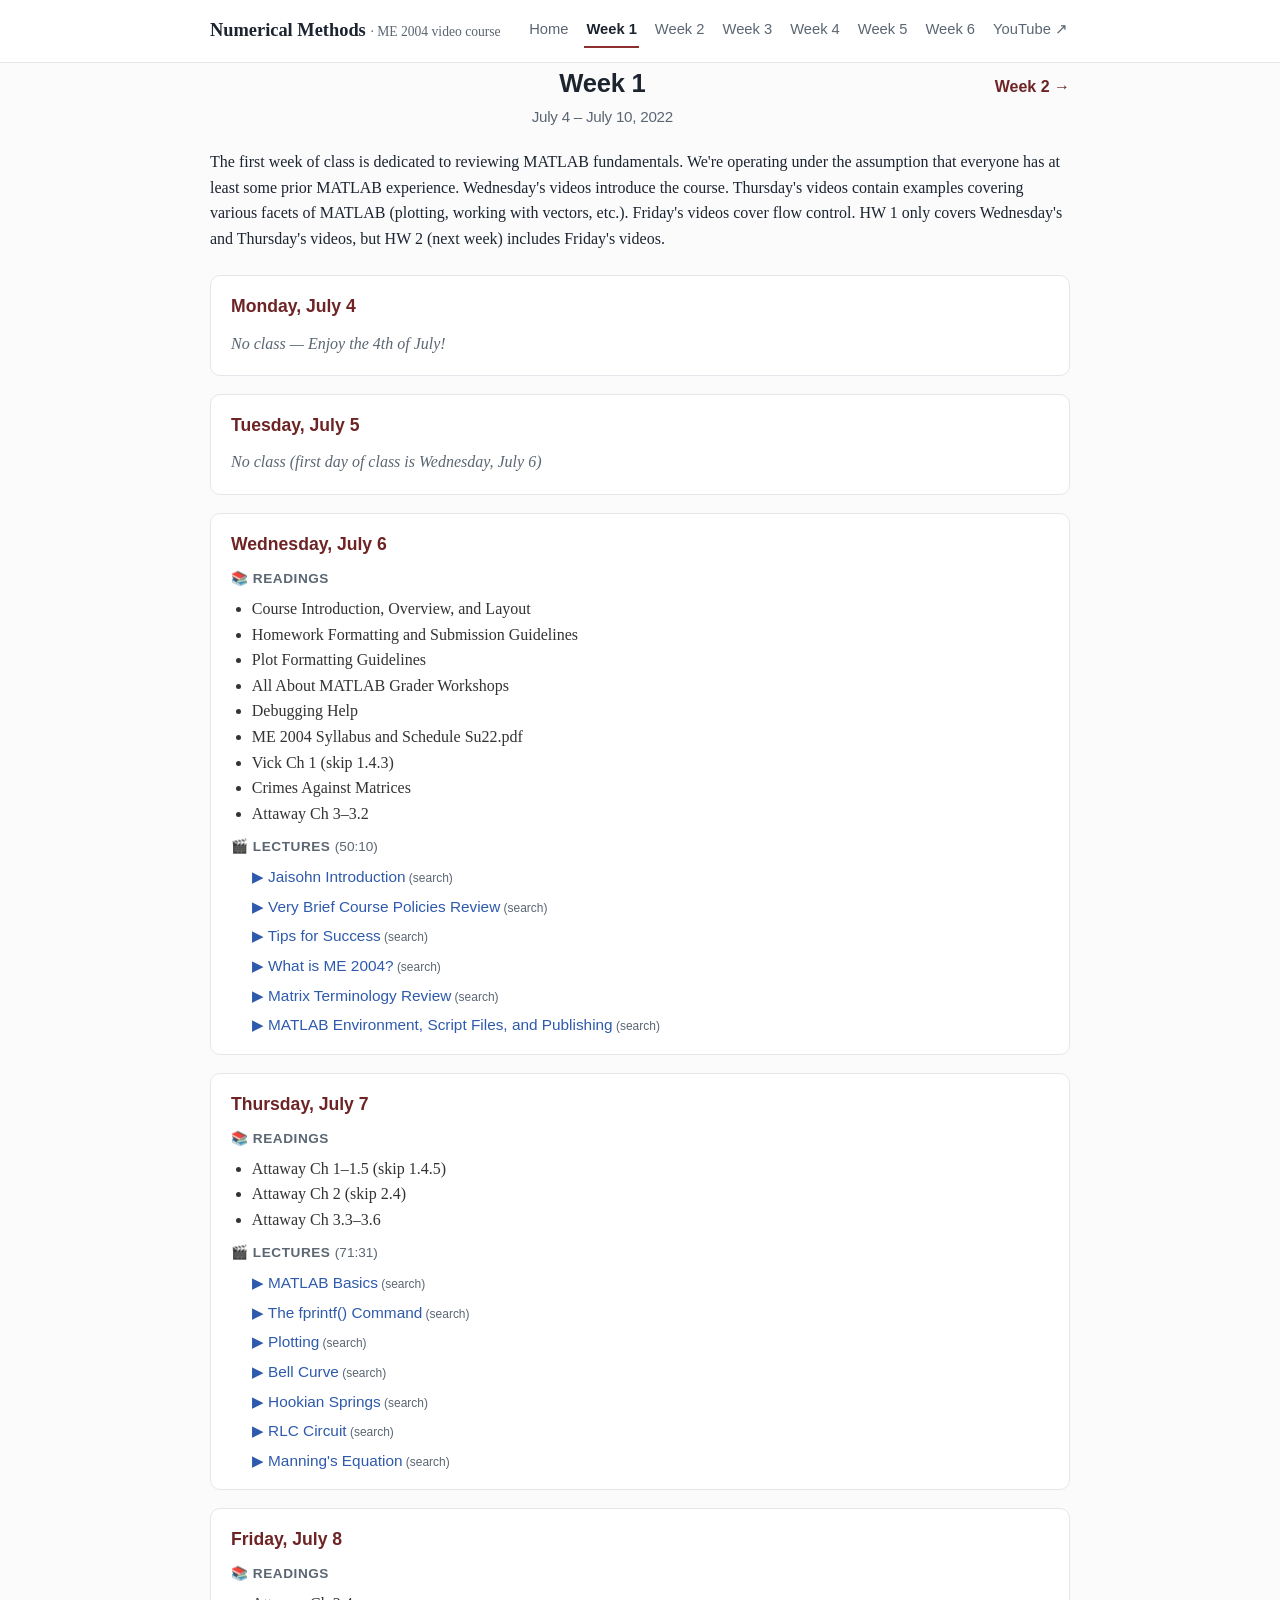
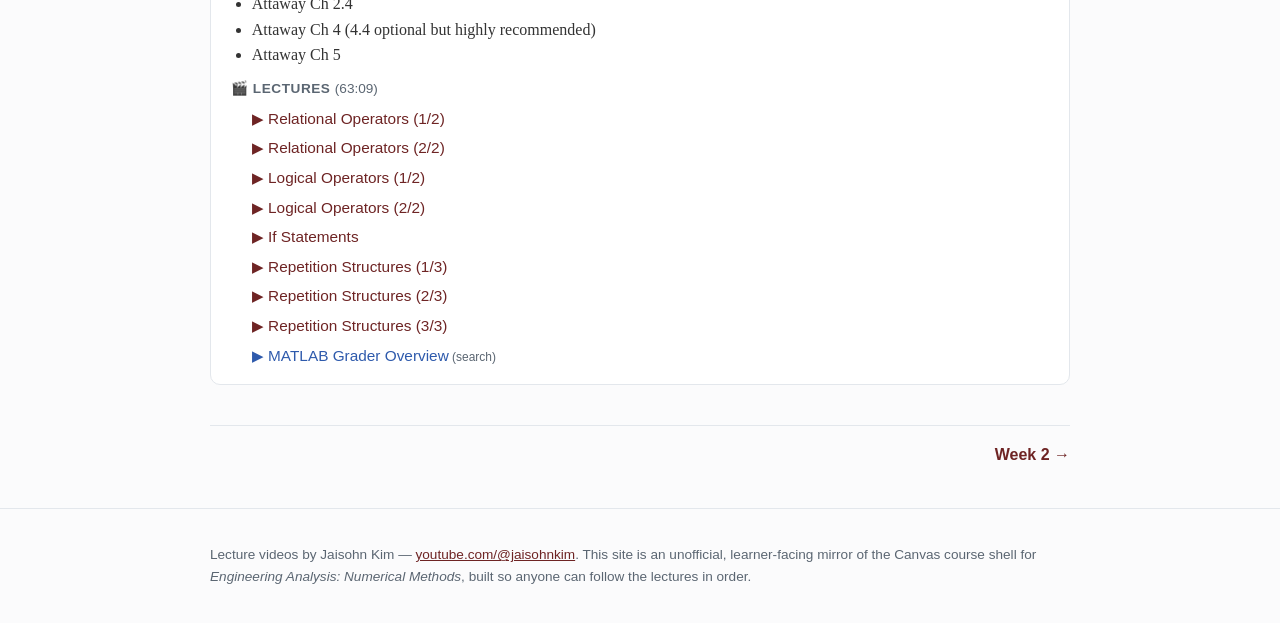
==== docs/week1.html @ 0994705d "Add ME 2004 Numerical Methods video-course mirror site Generated static site (docs/) mirroring the C" ====
<!DOCTYPE html>
<html lang="en">
<head>
<meta charset="UTF-8">
<meta name="viewport" content="width=device-width, initial-scale=1.0">
<title>Week 1 · Numerical Methods (ME 2004)</title>
<meta name="description" content="Week 1 reading and lecture schedule for ME 2004, July 4 – July 10, 2022.">
<link rel="stylesheet" href="assets/style.css">
<link rel="icon" href="data:,">
</head>
<body>
<header class="site-header">
  <div class="wrap">
    <a class="brand" href="index.html">Numerical&nbsp;Methods <span>· ME 2004 video course</span></a>
    <nav>
      <a href="index.html" class="">Home</a>
      <a href="week1.html" class="active">Week 1</a>
      <a href="week2.html" class="">Week 2</a>
      <a href="week3.html" class="">Week 3</a>
      <a href="week4.html" class="">Week 4</a>
      <a href="week5.html" class="">Week 5</a>
      <a href="week6.html" class="">Week 6</a>
      <a href="https://www.youtube.com/@jaisohnkim/videos" target="_blank" rel="noopener">YouTube ↗</a>
    </nav>
  </div>
</header>
<main class="wrap">

<div class="weeknav"><span></span><h1>Week 1 <small>July 4 – July 10, 2022</small></h1><a href="week2.html" class="prevnext">Week 2 →</a></div>
<p class="blurb">The first week of class is dedicated to reviewing MATLAB fundamentals. We&#x27;re operating under
    the assumption that everyone has at least some prior MATLAB experience. Wednesday&#x27;s videos introduce
    the course. Thursday&#x27;s videos contain examples covering various facets of MATLAB (plotting, working
    with vectors, etc.). Friday&#x27;s videos cover flow control. HW 1 only covers Wednesday&#x27;s and Thursday&#x27;s
    videos, but HW 2 (next week) includes Friday&#x27;s videos.</p>

<div class="days">
<article class="day">
<h3>Monday, July 4</h3>
<p class="note">No class — Enjoy the 4th of July!</p>
</article>
<article class="day">
<h3>Tuesday, July 5</h3>
<p class="note">No class (first day of class is Wednesday, July 6)</p>
</article>
<article class="day">
<h3>Wednesday, July 6</h3>
<div class="col readings"><h4>📚 Readings</h4><ul>
<li>Course Introduction, Overview, and Layout</li>
<li>Homework Formatting and Submission Guidelines</li>
<li>Plot Formatting Guidelines</li>
<li>All About MATLAB Grader Workshops</li>
<li>Debugging Help</li>
<li>ME 2004 Syllabus and Schedule Su22.pdf</li>
<li>Vick Ch 1 (skip 1.4.3)</li>
<li>Crimes Against Matrices</li>
<li>Attaway Ch 3–3.2</li>
</ul></div>
<div class="col lectures"><h4>🎬 Lectures <span class="dur">(50:10)</span></h4>
<ul class="videos">
<li><a href="https://www.youtube.com/@jaisohnkim/search?query=Jaisohn%20Introduction" class="search" title="Opens a search for this exact lecture title on the channel" target="_blank" rel="noopener">▶ Jaisohn Introduction</a></li>
<li><a href="https://www.youtube.com/@jaisohnkim/search?query=Very%20Brief%20Course%20Policies%20Review" class="search" title="Opens a search for this exact lecture title on the channel" target="_blank" rel="noopener">▶ Very Brief Course Policies Review</a></li>
<li><a href="https://www.youtube.com/@jaisohnkim/search?query=Tips%20for%20Success" class="search" title="Opens a search for this exact lecture title on the channel" target="_blank" rel="noopener">▶ Tips for Success</a></li>
<li><a href="https://www.youtube.com/@jaisohnkim/search?query=What%20is%20ME%202004%3F" class="search" title="Opens a search for this exact lecture title on the channel" target="_blank" rel="noopener">▶ What is ME 2004?</a></li>
<li><a href="https://www.youtube.com/@jaisohnkim/search?query=Matrix%20Terminology%20Review" class="search" title="Opens a search for this exact lecture title on the channel" target="_blank" rel="noopener">▶ Matrix Terminology Review</a></li>
<li><a href="https://www.youtube.com/@jaisohnkim/search?query=MATLAB%20Environment%2C%20Script%20Files%2C%20and%20Publishing" class="search" title="Opens a search for this exact lecture title on the channel" target="_blank" rel="noopener">▶ MATLAB Environment, Script Files, and Publishing</a></li>
</ul>
</div>
</article>
<article class="day">
<h3>Thursday, July 7</h3>
<div class="col readings"><h4>📚 Readings</h4><ul>
<li>Attaway Ch 1–1.5 (skip 1.4.5)</li>
<li>Attaway Ch 2 (skip 2.4)</li>
<li>Attaway Ch 3.3–3.6</li>
</ul></div>
<div class="col lectures"><h4>🎬 Lectures <span class="dur">(71:31)</span></h4>
<ul class="videos">
<li><a href="https://www.youtube.com/@jaisohnkim/search?query=MATLAB%20Basics" class="search" title="Opens a search for this exact lecture title on the channel" target="_blank" rel="noopener">▶ MATLAB Basics</a></li>
<li><a href="https://www.youtube.com/@jaisohnkim/search?query=The%20fprintf%28%29%20Command" class="search" title="Opens a search for this exact lecture title on the channel" target="_blank" rel="noopener">▶ The fprintf() Command</a></li>
<li><a href="https://www.youtube.com/@jaisohnkim/search?query=Plotting" class="search" title="Opens a search for this exact lecture title on the channel" target="_blank" rel="noopener">▶ Plotting</a></li>
<li><a href="https://www.youtube.com/@jaisohnkim/search?query=Bell%20Curve" class="search" title="Opens a search for this exact lecture title on the channel" target="_blank" rel="noopener">▶ Bell Curve</a></li>
<li><a href="https://www.youtube.com/@jaisohnkim/search?query=Hookian%20Springs" class="search" title="Opens a search for this exact lecture title on the channel" target="_blank" rel="noopener">▶ Hookian Springs</a></li>
<li><a href="https://www.youtube.com/@jaisohnkim/search?query=RLC%20Circuit" class="search" title="Opens a search for this exact lecture title on the channel" target="_blank" rel="noopener">▶ RLC Circuit</a></li>
<li><a href="https://www.youtube.com/@jaisohnkim/search?query=Manning%27s%20Equation" class="search" title="Opens a search for this exact lecture title on the channel" target="_blank" rel="noopener">▶ Manning&#x27;s Equation</a></li>
</ul>
</div>
</article>
<article class="day">
<h3>Friday, July 8</h3>
<div class="col readings"><h4>📚 Readings</h4><ul>
<li>Attaway Ch 2.4</li>
<li>Attaway Ch 4 (4.4 optional but highly recommended)</li>
<li>Attaway Ch 5</li>
</ul></div>
<div class="col lectures"><h4>🎬 Lectures <span class="dur">(63:09)</span></h4>
<ul class="videos">
<li><a href="https://www.youtube.com/watch?v=_RPRt4Dxlm8" target="_blank" rel="noopener">▶ Relational Operators (1/2)</a></li>
<li><a href="https://www.youtube.com/watch?v=Z_kzlvlARck" target="_blank" rel="noopener">▶ Relational Operators (2/2)</a></li>
<li><a href="https://www.youtube.com/watch?v=lLunlQi5QA8" target="_blank" rel="noopener">▶ Logical Operators (1/2)</a></li>
<li><a href="https://www.youtube.com/watch?v=2IUnjWjjw1o" target="_blank" rel="noopener">▶ Logical Operators (2/2)</a></li>
<li><a href="https://www.youtube.com/watch?v=nhtbycofPCc" target="_blank" rel="noopener">▶ If Statements</a></li>
<li><a href="https://www.youtube.com/watch?v=B4xDHuwgyvs" target="_blank" rel="noopener">▶ Repetition Structures (1/3)</a></li>
<li><a href="https://www.youtube.com/watch?v=1Nbu6rU4VEQ" target="_blank" rel="noopener">▶ Repetition Structures (2/3)</a></li>
<li><a href="https://www.youtube.com/watch?v=YUBkeC8fchw" target="_blank" rel="noopener">▶ Repetition Structures (3/3)</a></li>
<li><a href="https://www.youtube.com/@jaisohnkim/search?query=MATLAB%20Grader%20Overview" class="search" title="Opens a search for this exact lecture title on the channel" target="_blank" rel="noopener">▶ MATLAB Grader Overview</a></li>
</ul>
</div>
</article>
</div>
<div class="weeknav bottom"><span></span><a href="week2.html" class="prevnext">Week 2 →</a></div>

</main>
<footer class="site-footer">
  <div class="wrap">
    <p>Lecture videos by Jaisohn Kim — <a href="https://www.youtube.com/@jaisohnkim" target="_blank" rel="noopener">youtube.com/@jaisohnkim</a>.
    This site is an unofficial, learner-facing mirror of the Canvas course shell for
    <em>Engineering Analysis: Numerical Methods</em>, built so anyone can follow the lectures in order.</p>
  </div>
</footer>
</body>
</html>
---- docs/assets/style.css ----
:root{
  --ink:#1c2430; --muted:#5b6672; --line:#e3e7ec; --bg:#fbfbfc; --panel:#ffffff;
  --accent:#8b2f2f; --accent-ink:#6e2424; --focus:#2e5aac;
  --radius:10px;
  font-size:16px;
}
*{box-sizing:border-box;}
html,body{margin:0;padding:0;}
body{
  background:var(--bg); color:var(--ink);
  font-family:"Iowan Old Style","Palatino Linotype",Palatino,Georgia,"Times New Roman",serif;
  line-height:1.6;
}
.wrap{max-width:900px;margin:0 auto;padding:0 20px;}
a{color:var(--accent-ink);}
a:hover{color:var(--accent);}

.site-header{border-bottom:1px solid var(--line); background:var(--panel);}
.site-header .wrap{display:flex;flex-wrap:wrap;align-items:center;justify-content:space-between;padding:14px 20px;gap:10px;}
.brand{font-weight:700;font-size:1.15rem;text-decoration:none;color:var(--ink);}
.brand span{font-weight:400;color:var(--muted);font-size:0.85rem;}
nav{display:flex;flex-wrap:wrap;gap:4px 14px;font-family:-apple-system,BlinkMacSystemFont,"Segoe UI",sans-serif;font-size:0.92rem;}
nav a{text-decoration:none;color:var(--muted);padding:4px 2px;border-bottom:2px solid transparent;}
nav a.active{color:var(--ink);border-bottom-color:var(--accent);font-weight:600;}
nav a:hover{color:var(--ink);}

main{padding:36px 20px 60px;}

.hero h1{font-size:2rem;margin-bottom:0.4em;}
.hero .lede{font-size:1.08rem;color:var(--ink);}

h1{font-family:-apple-system,BlinkMacSystemFont,"Segoe UI",sans-serif;letter-spacing:-0.01em;}
h2{font-family:-apple-system,BlinkMacSystemFont,"Segoe UI",sans-serif;font-size:1.35rem;margin-top:2.2em;border-bottom:1px solid var(--line);padding-bottom:0.3em;}
h3{font-family:-apple-system,BlinkMacSystemFont,"Segoe UI",sans-serif;}

.howto{padding-left:1.2em;}
.howto li{margin-bottom:0.4em;}

.weekgrid{display:grid;grid-template-columns:repeat(auto-fill,minmax(200px,1fr));gap:12px;margin-top:1em;}
.weekcard{display:block;background:var(--panel);border:1px solid var(--line);border-radius:var(--radius);
  padding:16px 18px;text-decoration:none;color:var(--ink);transition:border-color .15s, transform .15s;}
.weekcard:hover{border-color:var(--accent);transform:translateY(-1px);}
.weekcard h3{margin:0 0 4px;font-size:1.1rem;color:var(--accent-ink);}
.weekcard .dates{margin:0;color:var(--muted);font-size:0.9rem;font-family:-apple-system,BlinkMacSystemFont,"Segoe UI",sans-serif;}

.weeknav{display:flex;align-items:baseline;justify-content:space-between;gap:12px;font-family:-apple-system,BlinkMacSystemFont,"Segoe UI",sans-serif;flex-wrap:wrap;}
.weeknav h1{margin:0;font-size:1.6rem;flex:1;text-align:center;}
.weeknav h1 small{display:block;color:var(--muted);font-size:0.95rem;font-weight:400;margin-top:2px;}
.weeknav.bottom{margin-top:2.5em;padding-top:1em;border-top:1px solid var(--line);}
.prevnext{text-decoration:none;font-weight:600;white-space:nowrap;}

.blurb{margin-top:1.2em;}
.callout{background:#fbeeea;border:1px solid #e7c6bc;color:var(--accent-ink);border-radius:var(--radius);padding:10px 14px;font-family:-apple-system,BlinkMacSystemFont,"Segoe UI",sans-serif;font-size:0.95rem;}

.days{margin-top:1.5em;display:flex;flex-direction:column;gap:18px;}
.day{background:var(--panel);border:1px solid var(--line);border-radius:var(--radius);padding:16px 20px;}
.day h3{margin:0 0 10px;font-size:1.1rem;color:var(--accent-ink);}
.day .note{font-style:italic;color:var(--muted);margin:0.2em 0;}
.day .col{margin-top:10px;}
.day .col h4{margin:0 0 6px;font-family:-apple-system,BlinkMacSystemFont,"Segoe UI",sans-serif;font-size:0.85rem;text-transform:uppercase;letter-spacing:0.04em;color:var(--muted);}
.day .col h4 .dur{text-transform:none;letter-spacing:normal;font-weight:400;}
.day ul{margin:0;padding-left:1.3em;}
.day .readings li{color:#333;}
.videos{list-style:none;padding:0;margin:0;display:flex;flex-direction:column;gap:4px;}
.videos li a{text-decoration:none;font-family:-apple-system,BlinkMacSystemFont,"Segoe UI",sans-serif;font-size:0.96rem;}
.videos li a.search{color:var(--focus);}
.videos li a.search::after{content:" (search)";font-size:0.78em;color:var(--muted);}

.site-footer{border-top:1px solid var(--line);margin-top:40px;padding:22px 0;color:var(--muted);font-family:-apple-system,BlinkMacSystemFont,"Segoe UI",sans-serif;font-size:0.85rem;}
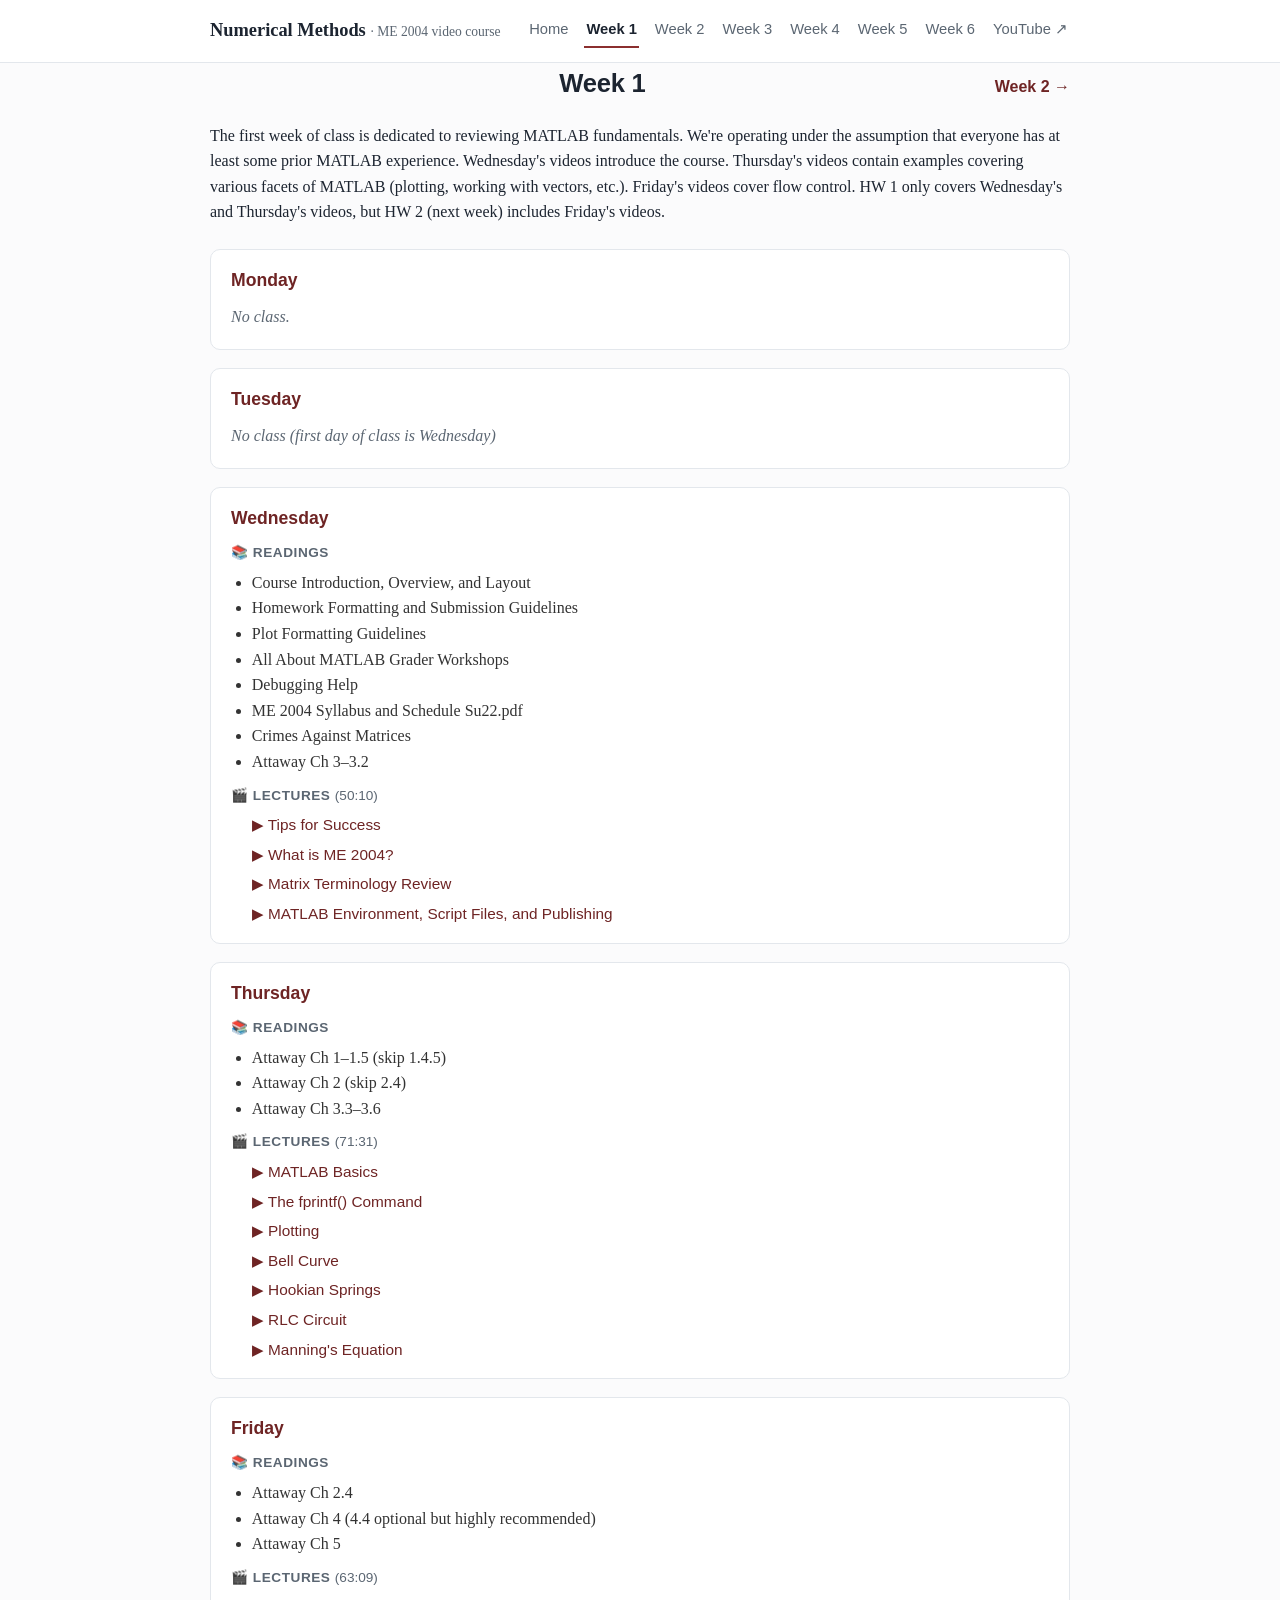
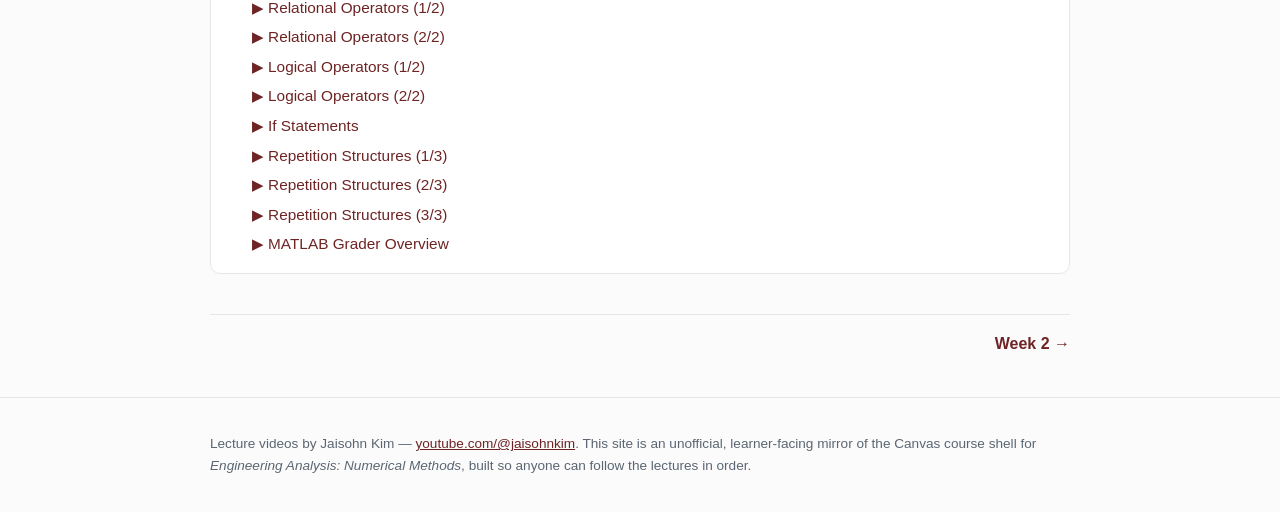
==== commit 71722ff0: "Confirm all lecture video links; drop calendar dates and Vick readings - Add 87 confirmed YouTube vi" ====
--- a/docs/week1.html
+++ b/docs/week1.html
@@ -4,7 +4,7 @@
 <meta charset="UTF-8">
 <meta name="viewport" content="width=device-width, initial-scale=1.0">
 <title>Week 1 · Numerical Methods (ME 2004)</title>
-<meta name="description" content="Week 1 reading and lecture schedule for ME 2004, July 4 – July 10, 2022.">
+<meta name="description" content="Week 1 reading and lecture schedule for ME 2004.">
 <link rel="stylesheet" href="assets/style.css">
 <link rel="icon" href="data:,">
 </head>
@@ -26,7 +26,7 @@
 </header>
 <main class="wrap">
 
-<div class="weeknav"><span></span><h1>Week 1 <small>July 4 – July 10, 2022</small></h1><a href="week2.html" class="prevnext">Week 2 →</a></div>
+<div class="weeknav"><span></span><h1>Week 1</h1><a href="week2.html" class="prevnext">Week 2 →</a></div>
 <p class="blurb">The first week of class is dedicated to reviewing MATLAB fundamentals. We&#x27;re operating under
     the assumption that everyone has at least some prior MATLAB experience. Wednesday&#x27;s videos introduce
     the course. Thursday&#x27;s videos contain examples covering various facets of MATLAB (plotting, working
@@ -35,15 +35,15 @@
 
 <div class="days">
 <article class="day">
-<h3>Monday, July 4</h3>
-<p class="note">No class — Enjoy the 4th of July!</p>
+<h3>Monday</h3>
+<p class="note">No class.</p>
 </article>
 <article class="day">
-<h3>Tuesday, July 5</h3>
-<p class="note">No class (first day of class is Wednesday, July 6)</p>
+<h3>Tuesday</h3>
+<p class="note">No class (first day of class is Wednesday)</p>
 </article>
 <article class="day">
-<h3>Wednesday, July 6</h3>
+<h3>Wednesday</h3>
 <div class="col readings"><h4>📚 Readings</h4><ul>
 <li>Course Introduction, Overview, and Layout</li>
 <li>Homework Formatting and Submission Guidelines</li>
@@ -51,23 +51,20 @@
 <li>All About MATLAB Grader Workshops</li>
 <li>Debugging Help</li>
 <li>ME 2004 Syllabus and Schedule Su22.pdf</li>
-<li>Vick Ch 1 (skip 1.4.3)</li>
 <li>Crimes Against Matrices</li>
 <li>Attaway Ch 3–3.2</li>
 </ul></div>
 <div class="col lectures"><h4>🎬 Lectures <span class="dur">(50:10)</span></h4>
 <ul class="videos">
-<li><a href="https://www.youtube.com/@jaisohnkim/search?query=Jaisohn%20Introduction" class="search" title="Opens a search for this exact lecture title on the channel" target="_blank" rel="noopener">▶ Jaisohn Introduction</a></li>
-<li><a href="https://www.youtube.com/@jaisohnkim/search?query=Very%20Brief%20Course%20Policies%20Review" class="search" title="Opens a search for this exact lecture title on the channel" target="_blank" rel="noopener">▶ Very Brief Course Policies Review</a></li>
-<li><a href="https://www.youtube.com/@jaisohnkim/search?query=Tips%20for%20Success" class="search" title="Opens a search for this exact lecture title on the channel" target="_blank" rel="noopener">▶ Tips for Success</a></li>
-<li><a href="https://www.youtube.com/@jaisohnkim/search?query=What%20is%20ME%202004%3F" class="search" title="Opens a search for this exact lecture title on the channel" target="_blank" rel="noopener">▶ What is ME 2004?</a></li>
-<li><a href="https://www.youtube.com/@jaisohnkim/search?query=Matrix%20Terminology%20Review" class="search" title="Opens a search for this exact lecture title on the channel" target="_blank" rel="noopener">▶ Matrix Terminology Review</a></li>
-<li><a href="https://www.youtube.com/@jaisohnkim/search?query=MATLAB%20Environment%2C%20Script%20Files%2C%20and%20Publishing" class="search" title="Opens a search for this exact lecture title on the channel" target="_blank" rel="noopener">▶ MATLAB Environment, Script Files, and Publishing</a></li>
+<li><a href="https://www.youtube.com/watch?v=xTyHBlfpBPI" target="_blank" rel="noopener">▶ Tips for Success</a></li>
+<li><a href="https://www.youtube.com/watch?v=2wmRbFlLDec" target="_blank" rel="noopener">▶ What is ME 2004?</a></li>
+<li><a href="https://www.youtube.com/watch?v=OwTsm3aCQMY" target="_blank" rel="noopener">▶ Matrix Terminology Review</a></li>
+<li><a href="https://www.youtube.com/watch?v=qx6NQAIx7-Y" target="_blank" rel="noopener">▶ MATLAB Environment, Script Files, and Publishing</a></li>
 </ul>
 </div>
 </article>
 <article class="day">
-<h3>Thursday, July 7</h3>
+<h3>Thursday</h3>
 <div class="col readings"><h4>📚 Readings</h4><ul>
 <li>Attaway Ch 1–1.5 (skip 1.4.5)</li>
 <li>Attaway Ch 2 (skip 2.4)</li>
@@ -75,18 +72,18 @@
 </ul></div>
 <div class="col lectures"><h4>🎬 Lectures <span class="dur">(71:31)</span></h4>
 <ul class="videos">
-<li><a href="https://www.youtube.com/@jaisohnkim/search?query=MATLAB%20Basics" class="search" title="Opens a search for this exact lecture title on the channel" target="_blank" rel="noopener">▶ MATLAB Basics</a></li>
-<li><a href="https://www.youtube.com/@jaisohnkim/search?query=The%20fprintf%28%29%20Command" class="search" title="Opens a search for this exact lecture title on the channel" target="_blank" rel="noopener">▶ The fprintf() Command</a></li>
-<li><a href="https://www.youtube.com/@jaisohnkim/search?query=Plotting" class="search" title="Opens a search for this exact lecture title on the channel" target="_blank" rel="noopener">▶ Plotting</a></li>
-<li><a href="https://www.youtube.com/@jaisohnkim/search?query=Bell%20Curve" class="search" title="Opens a search for this exact lecture title on the channel" target="_blank" rel="noopener">▶ Bell Curve</a></li>
-<li><a href="https://www.youtube.com/@jaisohnkim/search?query=Hookian%20Springs" class="search" title="Opens a search for this exact lecture title on the channel" target="_blank" rel="noopener">▶ Hookian Springs</a></li>
-<li><a href="https://www.youtube.com/@jaisohnkim/search?query=RLC%20Circuit" class="search" title="Opens a search for this exact lecture title on the channel" target="_blank" rel="noopener">▶ RLC Circuit</a></li>
-<li><a href="https://www.youtube.com/@jaisohnkim/search?query=Manning%27s%20Equation" class="search" title="Opens a search for this exact lecture title on the channel" target="_blank" rel="noopener">▶ Manning&#x27;s Equation</a></li>
+<li><a href="https://www.youtube.com/watch?v=mw-zAnGnEsM" target="_blank" rel="noopener">▶ MATLAB Basics</a></li>
+<li><a href="https://www.youtube.com/watch?v=P0X3iDqHYRw" target="_blank" rel="noopener">▶ The fprintf() Command</a></li>
+<li><a href="https://www.youtube.com/watch?v=1bgfMs_44NE" target="_blank" rel="noopener">▶ Plotting</a></li>
+<li><a href="https://www.youtube.com/watch?v=mWJWb-uBwaU" target="_blank" rel="noopener">▶ Bell Curve</a></li>
+<li><a href="https://www.youtube.com/watch?v=1RgVqHmqwZo" target="_blank" rel="noopener">▶ Hookian Springs</a></li>
+<li><a href="https://www.youtube.com/watch?v=X4wmyrQUi-8" target="_blank" rel="noopener">▶ RLC Circuit</a></li>
+<li><a href="https://www.youtube.com/watch?v=Q2Qkd1mnGAc" target="_blank" rel="noopener">▶ Manning&#x27;s Equation</a></li>
 </ul>
 </div>
 </article>
 <article class="day">
-<h3>Friday, July 8</h3>
+<h3>Friday</h3>
 <div class="col readings"><h4>📚 Readings</h4><ul>
 <li>Attaway Ch 2.4</li>
 <li>Attaway Ch 4 (4.4 optional but highly recommended)</li>
@@ -102,7 +99,7 @@
 <li><a href="https://www.youtube.com/watch?v=B4xDHuwgyvs" target="_blank" rel="noopener">▶ Repetition Structures (1/3)</a></li>
 <li><a href="https://www.youtube.com/watch?v=1Nbu6rU4VEQ" target="_blank" rel="noopener">▶ Repetition Structures (2/3)</a></li>
 <li><a href="https://www.youtube.com/watch?v=YUBkeC8fchw" target="_blank" rel="noopener">▶ Repetition Structures (3/3)</a></li>
-<li><a href="https://www.youtube.com/@jaisohnkim/search?query=MATLAB%20Grader%20Overview" class="search" title="Opens a search for this exact lecture title on the channel" target="_blank" rel="noopener">▶ MATLAB Grader Overview</a></li>
+<li><a href="https://www.youtube.com/watch?v=WHYLlmw4wO8" target="_blank" rel="noopener">▶ MATLAB Grader Overview</a></li>
 </ul>
 </div>
 </article>
--- a/docs/assets/style.css
+++ b/docs/assets/style.css
@@ -41,12 +41,10 @@
 .weekcard{display:block;background:var(--panel);border:1px solid var(--line);border-radius:var(--radius);
   padding:16px 18px;text-decoration:none;color:var(--ink);transition:border-color .15s, transform .15s;}
 .weekcard:hover{border-color:var(--accent);transform:translateY(-1px);}
-.weekcard h3{margin:0 0 4px;font-size:1.1rem;color:var(--accent-ink);}
-.weekcard .dates{margin:0;color:var(--muted);font-size:0.9rem;font-family:-apple-system,BlinkMacSystemFont,"Segoe UI",sans-serif;}
+.weekcard h3{margin:0;font-size:1.1rem;color:var(--accent-ink);}
 
 .weeknav{display:flex;align-items:baseline;justify-content:space-between;gap:12px;font-family:-apple-system,BlinkMacSystemFont,"Segoe UI",sans-serif;flex-wrap:wrap;}
 .weeknav h1{margin:0;font-size:1.6rem;flex:1;text-align:center;}
-.weeknav h1 small{display:block;color:var(--muted);font-size:0.95rem;font-weight:400;margin-top:2px;}
 .weeknav.bottom{margin-top:2.5em;padding-top:1em;border-top:1px solid var(--line);}
 .prevnext{text-decoration:none;font-weight:600;white-space:nowrap;}
 
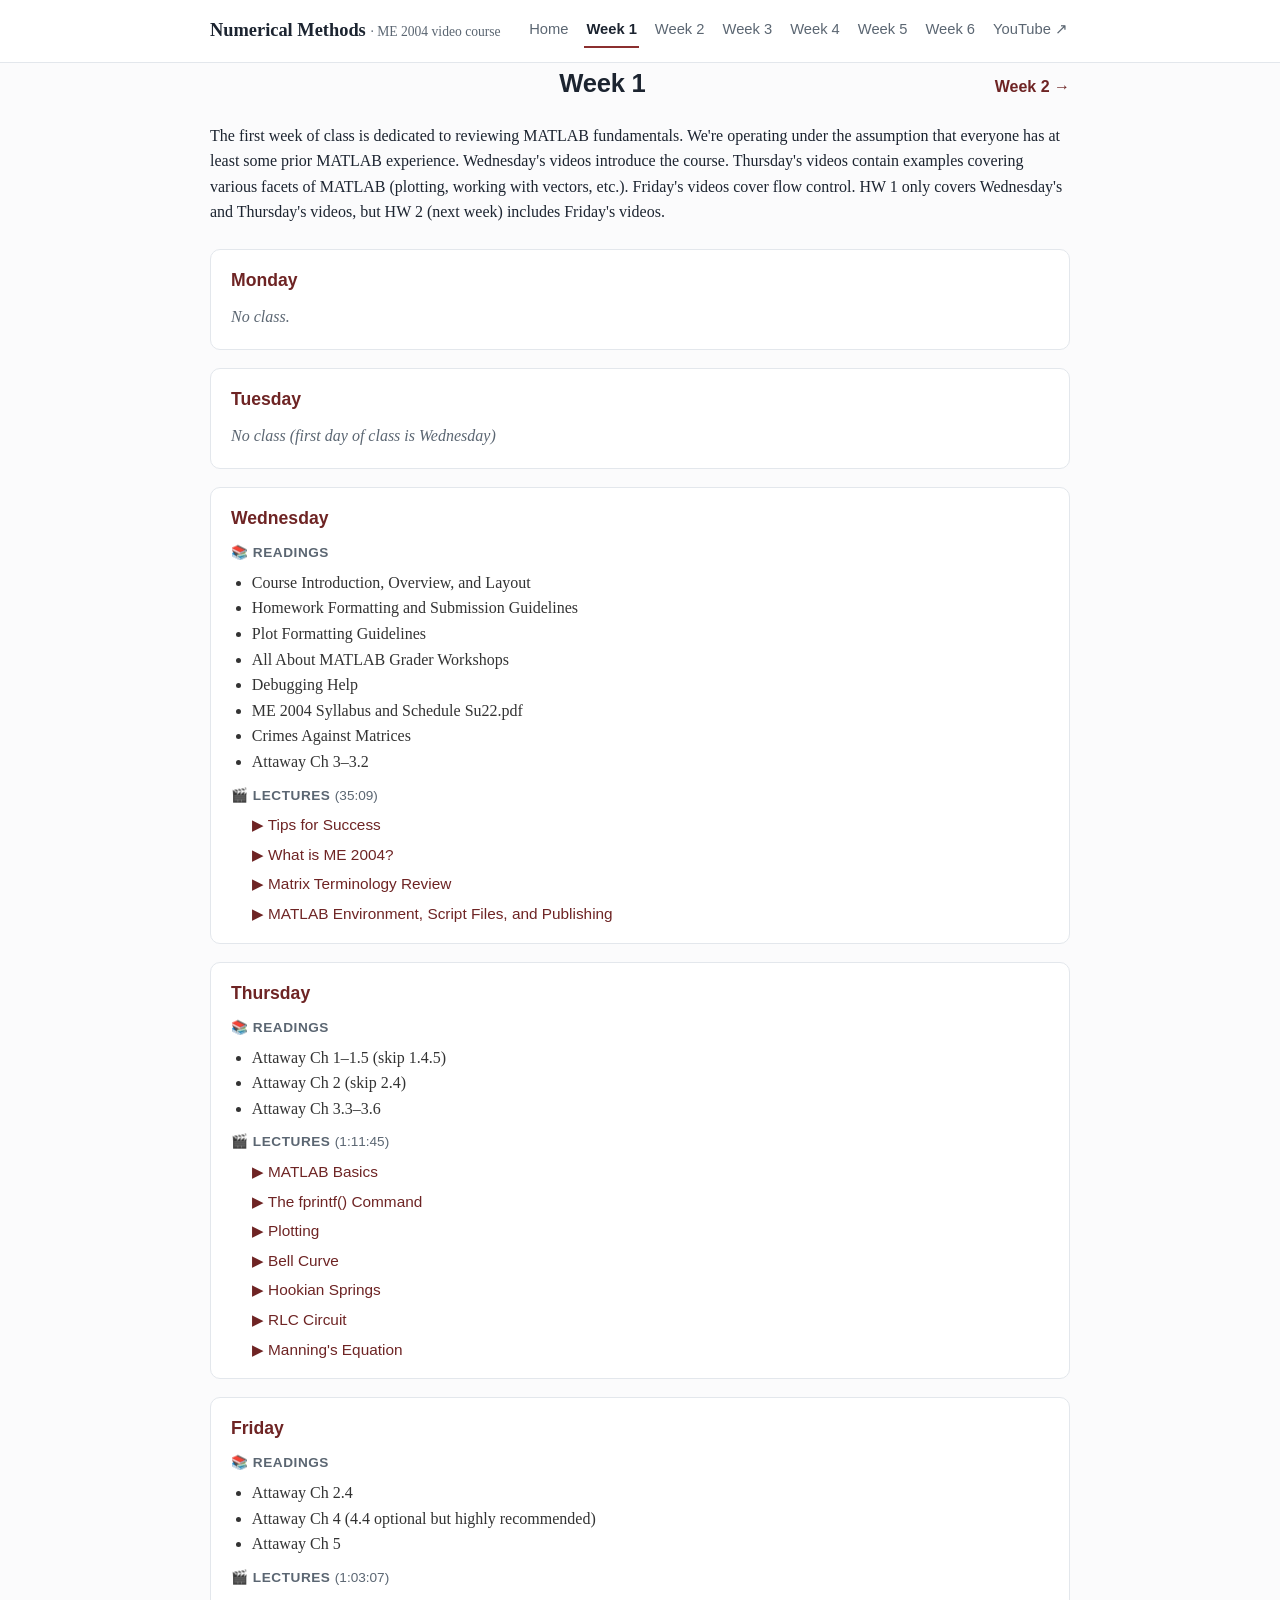
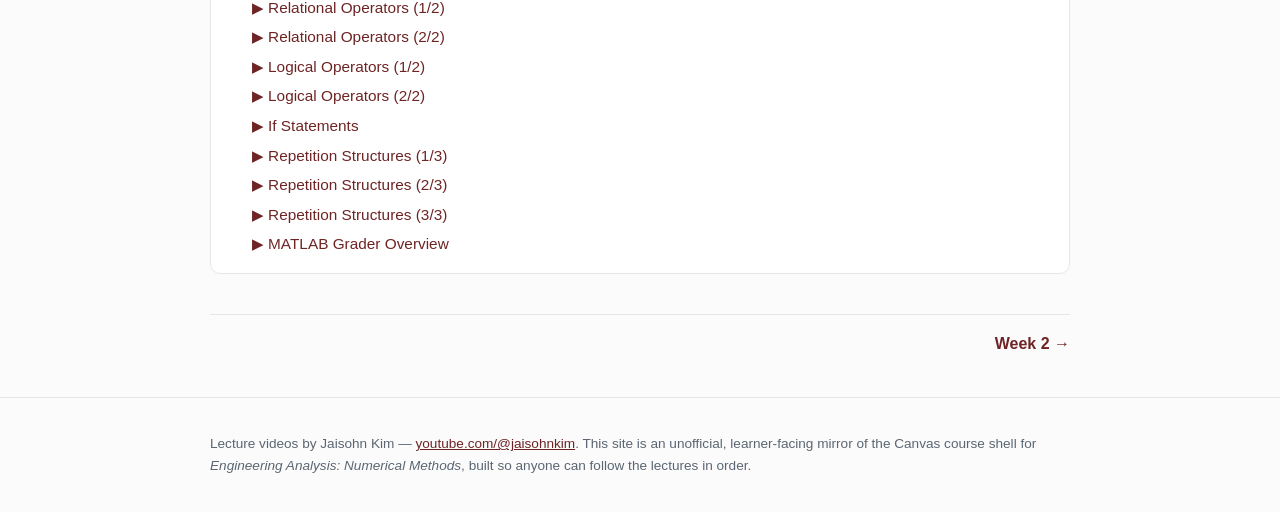
==== commit f81e4f15: "Recompute per-day lecture runtimes from real YouTube durations The old totals were transcribed from " ====
--- a/docs/week1.html
+++ b/docs/week1.html
@@ -54,7 +54,7 @@
 <li>Crimes Against Matrices</li>
 <li>Attaway Ch 3–3.2</li>
 </ul></div>
-<div class="col lectures"><h4>🎬 Lectures <span class="dur">(50:10)</span></h4>
+<div class="col lectures"><h4>🎬 Lectures <span class="dur">(35:09)</span></h4>
 <ul class="videos">
 <li><a href="https://www.youtube.com/watch?v=xTyHBlfpBPI" target="_blank" rel="noopener">▶ Tips for Success</a></li>
 <li><a href="https://www.youtube.com/watch?v=2wmRbFlLDec" target="_blank" rel="noopener">▶ What is ME 2004?</a></li>
@@ -70,7 +70,7 @@
 <li>Attaway Ch 2 (skip 2.4)</li>
 <li>Attaway Ch 3.3–3.6</li>
 </ul></div>
-<div class="col lectures"><h4>🎬 Lectures <span class="dur">(71:31)</span></h4>
+<div class="col lectures"><h4>🎬 Lectures <span class="dur">(1:11:45)</span></h4>
 <ul class="videos">
 <li><a href="https://www.youtube.com/watch?v=mw-zAnGnEsM" target="_blank" rel="noopener">▶ MATLAB Basics</a></li>
 <li><a href="https://www.youtube.com/watch?v=P0X3iDqHYRw" target="_blank" rel="noopener">▶ The fprintf() Command</a></li>
@@ -89,7 +89,7 @@
 <li>Attaway Ch 4 (4.4 optional but highly recommended)</li>
 <li>Attaway Ch 5</li>
 </ul></div>
-<div class="col lectures"><h4>🎬 Lectures <span class="dur">(63:09)</span></h4>
+<div class="col lectures"><h4>🎬 Lectures <span class="dur">(1:03:07)</span></h4>
 <ul class="videos">
 <li><a href="https://www.youtube.com/watch?v=_RPRt4Dxlm8" target="_blank" rel="noopener">▶ Relational Operators (1/2)</a></li>
 <li><a href="https://www.youtube.com/watch?v=Z_kzlvlARck" target="_blank" rel="noopener">▶ Relational Operators (2/2)</a></li>
